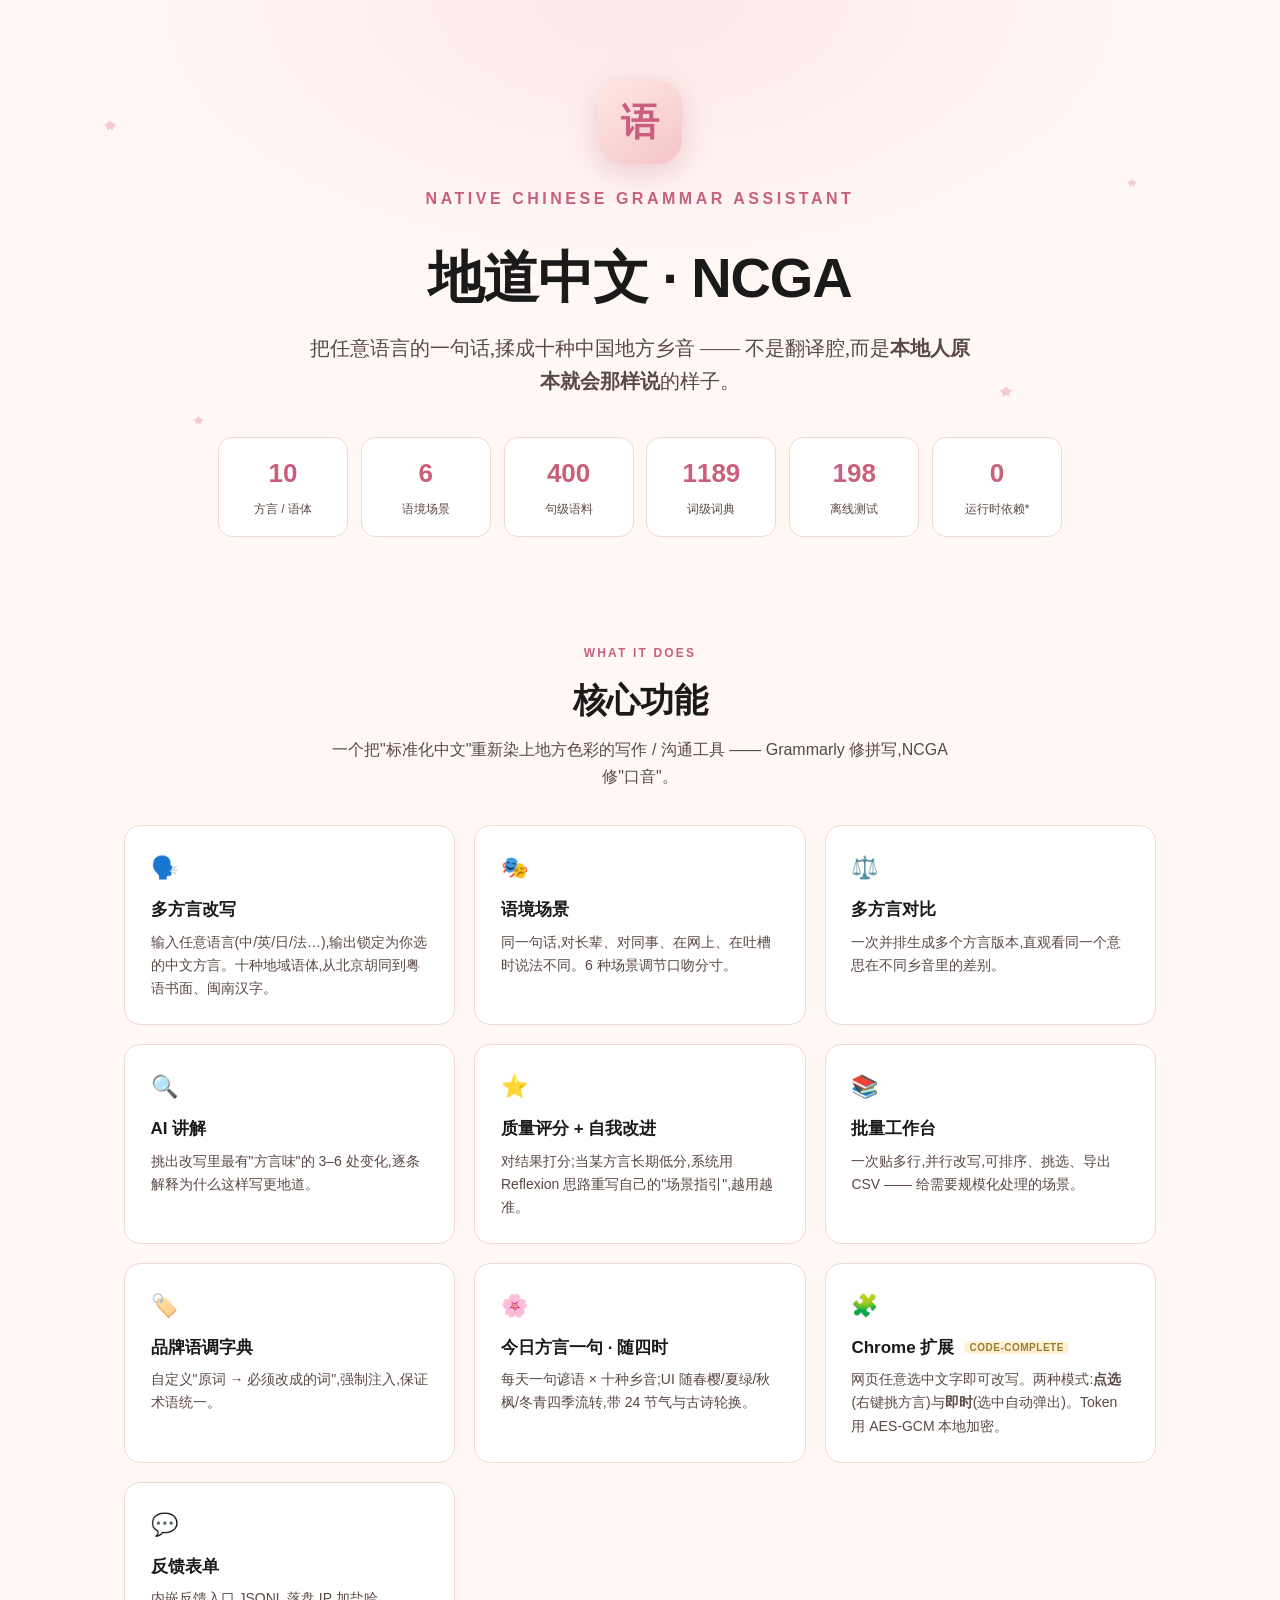
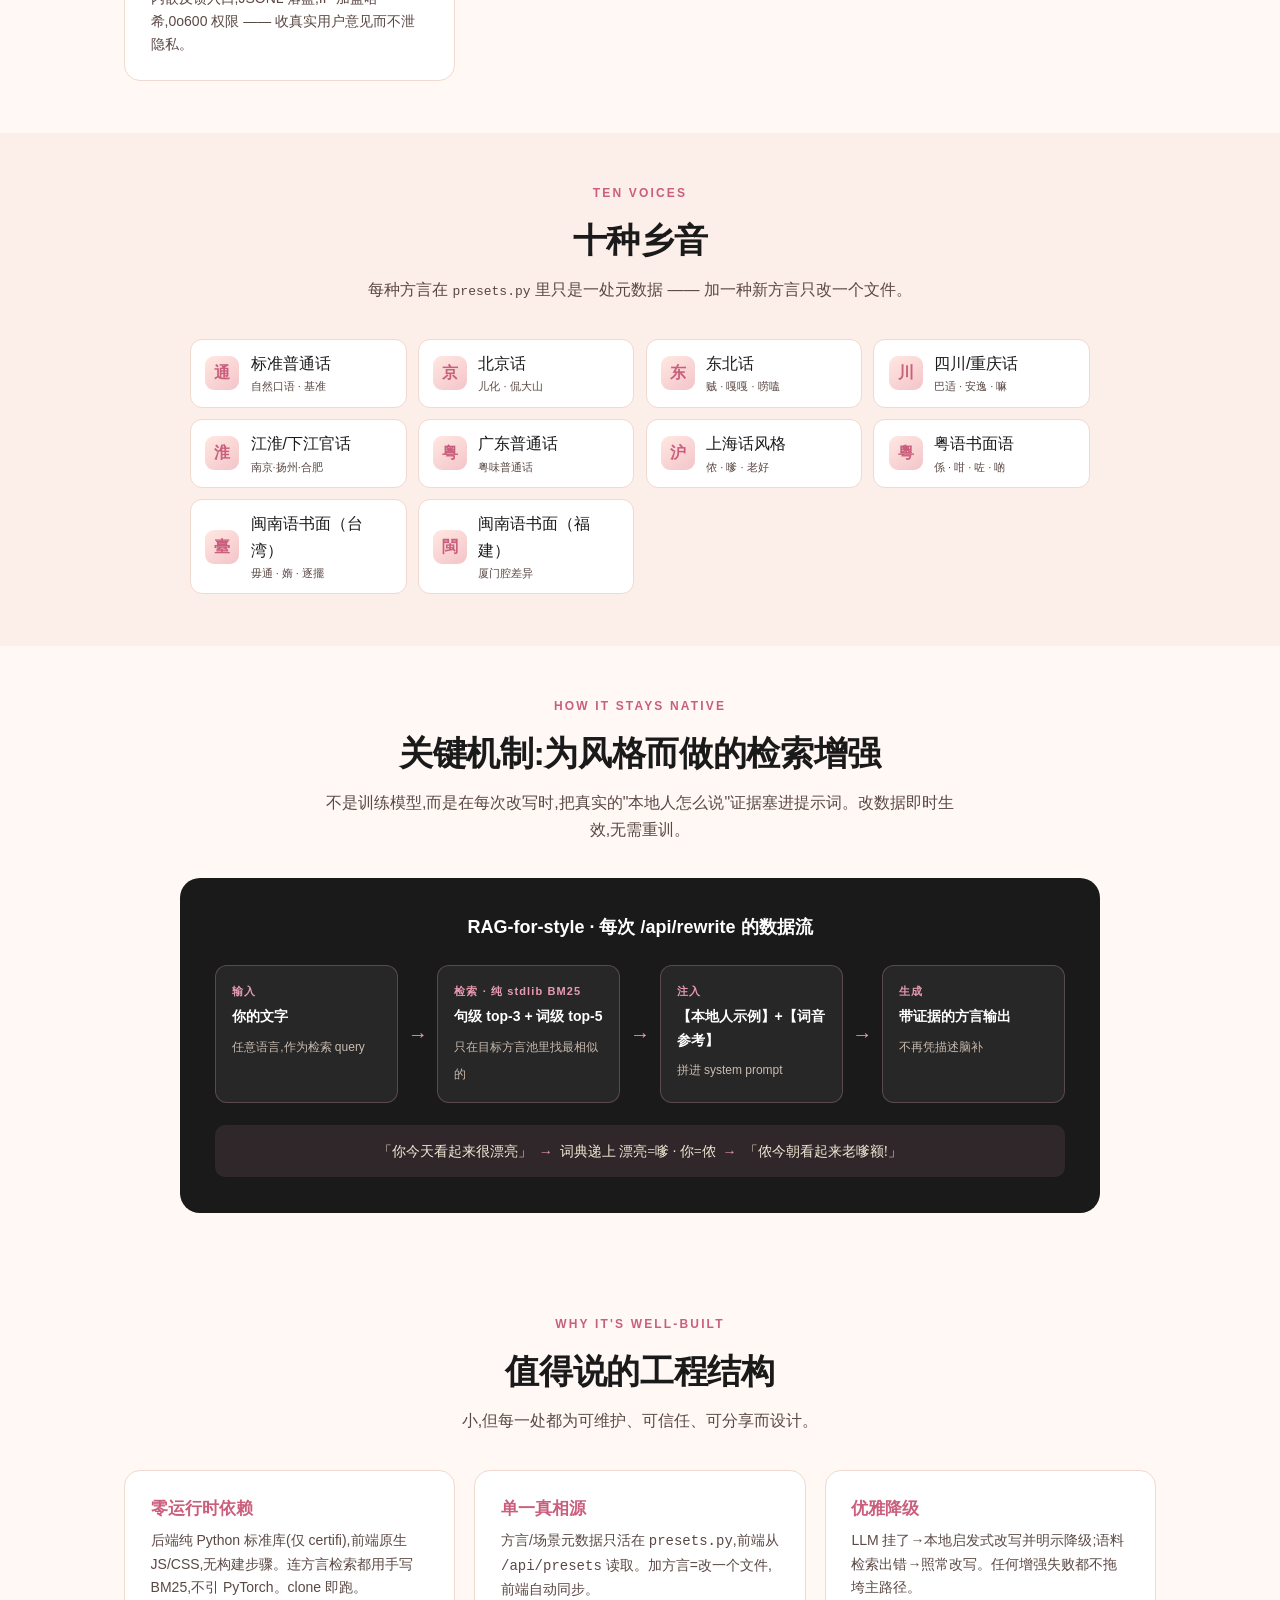
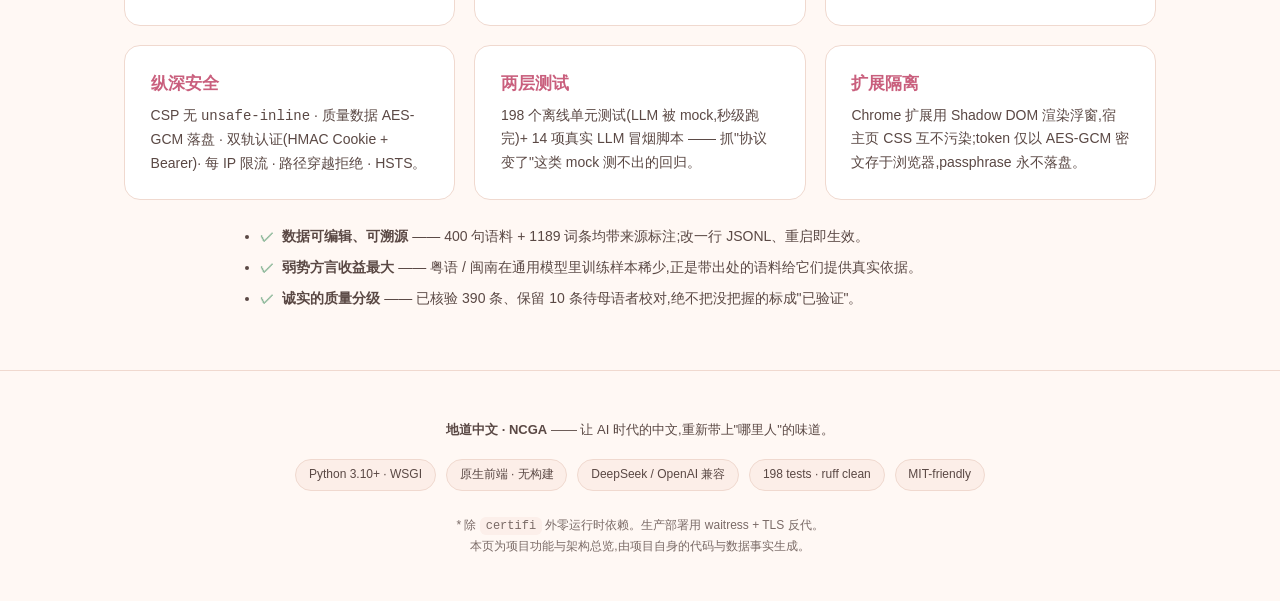
==== docs/showcase.html @ 719ab531 "docs: add self-contained showcase.html — functionalities + architecture overview Single-file HTML (i" ====
<!doctype html>
<html lang="zh-CN">
<head>
<meta charset="utf-8">
<meta name="viewport" content="width=device-width, initial-scale=1">
<title>地道中文 · NCGA — 功能与架构总览</title>
<style>
  :root{
    --bg:#FFF8F4; --bg-soft:#FCEEE8; --ink:#1A1A1A; --ink-soft:#5A4844;
    --rule:#F0D9CF; --pink:#E89BB0; --pink-deep:#C95F7D; --green:#8FB99B;
    --gold:#C9A85E; --card:#FFFFFF;
    --serif:"Noto Serif SC","Songti SC",serif;
    --sans:"Inter","Noto Sans SC",-apple-system,BlinkMacSystemFont,"PingFang SC",sans-serif;
  }
  *{box-sizing:border-box;margin:0;padding:0}
  html{scroll-behavior:smooth}
  body{background:var(--bg);color:var(--ink);font-family:var(--sans);line-height:1.65;-webkit-font-smoothing:antialiased}
  .wrap{max-width:1080px;margin:0 auto;padding:0 1.5rem}

  /* hero */
  .hero{position:relative;text-align:center;padding:5rem 1.5rem 3.5rem;overflow:hidden;
        background:radial-gradient(ellipse 70% 80% at 50% 0%,rgba(232,155,176,.18),transparent 60%)}
  .hero .seal{display:inline-flex;align-items:center;justify-content:center;width:84px;height:84px;border-radius:24px;
       background:linear-gradient(145deg,#FFE8E2,#F4C4C8);box-shadow:0 8px 28px rgba(201,95,125,.25);margin-bottom:1.4rem;
       font-family:var(--serif);font-size:38px;color:var(--pink-deep);font-weight:700}
  .hero h1{font-size:clamp(34px,6vw,56px);font-weight:800;letter-spacing:-.02em;margin-bottom:.5rem}
  .hero .en{font-size:clamp(13px,2vw,16px);text-transform:uppercase;letter-spacing:.22em;color:var(--pink-deep);font-weight:600;margin-bottom:1.2rem}
  .hero .lede{max-width:660px;margin:0 auto;font-size:clamp(16px,2.4vw,20px);color:var(--ink-soft);font-family:var(--serif)}
  .petal{position:absolute;width:16px;height:16px;opacity:.7;
    background:url("data:image/svg+xml;utf8,<svg xmlns='http://www.w3.org/2000/svg' viewBox='0 0 24 24'><path d='M12 2 C14 6 18 8 22 8 C18 10 16 14 16 18 C14 14 10 14 8 18 C8 14 6 10 2 8 C6 8 10 6 12 2 Z' fill='%23F4B3C6'/></svg>") no-repeat center/contain}

  /* stats */
  .stats{display:flex;flex-wrap:wrap;justify-content:center;gap:.8rem;margin:2.4rem auto 0;max-width:860px}
  .stat{background:var(--card);border:1px solid var(--rule);border-radius:14px;padding:.9rem 1.3rem;min-width:130px;text-align:center}
  .stat b{display:block;font-size:26px;font-weight:800;color:var(--pink-deep);font-family:var(--sans)}
  .stat span{font-size:12px;color:var(--ink-soft)}

  section{padding:3.2rem 0}
  .kicker{text-align:center;font-size:12px;letter-spacing:.18em;text-transform:uppercase;color:var(--pink-deep);font-weight:700;margin-bottom:.5rem}
  h2{text-align:center;font-size:clamp(24px,4vw,34px);font-weight:800;letter-spacing:-.01em;margin-bottom:.6rem}
  .sub{text-align:center;color:var(--ink-soft);max-width:640px;margin:0 auto 2.2rem}

  .grid{display:grid;grid-template-columns:repeat(auto-fit,minmax(300px,1fr));gap:1.2rem}
  .card{background:var(--card);border:1px solid var(--rule);border-radius:16px;padding:1.5rem 1.6rem;transition:transform .2s,box-shadow .2s}
  .card:hover{transform:translateY(-3px);box-shadow:0 12px 30px rgba(0,0,0,.06)}
  .card .ic{font-size:22px;margin-bottom:.6rem}
  .card h3{font-size:17px;font-weight:700;margin-bottom:.4rem}
  .card h3 .tag{font-size:10px;font-weight:600;vertical-align:middle;margin-left:.5em;padding:.1em .55em;border-radius:999px;background:var(--bg-soft);color:var(--pink-deep);text-transform:uppercase;letter-spacing:.05em}
  .card h3 .tag.beta{background:#FFF1D6;color:#9A7B2E}
  .card p{font-size:14px;color:var(--ink-soft)}

  /* varieties */
  .varieties{background:var(--bg-soft)}
  .vlist{display:grid;grid-template-columns:repeat(auto-fill,minmax(200px,1fr));gap:.7rem;max-width:900px;margin:0 auto}
  .v{display:flex;align-items:center;gap:.7rem;background:var(--card);border:1px solid var(--rule);border-radius:12px;padding:.7rem .9rem}
  .v .glyph{width:34px;height:34px;flex:none;border-radius:9px;background:linear-gradient(145deg,#FFE8E2,#F4C4C8);display:flex;align-items:center;justify-content:center;font-family:var(--serif);font-weight:700;color:var(--pink-deep)}
  .v small{display:block;color:var(--ink-soft);font-size:11px}

  /* flow */
  .flow{background:var(--ink);color:#F4EAD8;border-radius:20px;padding:2.2rem;max-width:920px;margin:0 auto;font-family:var(--sans)}
  .flow h3{color:#fff;text-align:center;margin-bottom:1.4rem;font-size:18px}
  .pipe{display:flex;flex-wrap:wrap;align-items:stretch;gap:.6rem;justify-content:center}
  .step{flex:1;min-width:150px;background:rgba(255,255,255,.06);border:1px solid rgba(244,179,198,.25);border-radius:12px;padding:1rem}
  .step .n{font-size:11px;color:var(--pink);font-weight:700;letter-spacing:.1em}
  .step b{display:block;margin:.3rem 0;font-size:14px;color:#fff}
  .step span{font-size:12px;color:#C9BBB0}
  .arrow{align-self:center;color:var(--pink);font-size:20px}
  .flow .ex{margin-top:1.4rem;background:rgba(232,155,176,.1);border-radius:10px;padding:.9rem 1.1rem;font-family:var(--serif);font-size:14px;text-align:center}
  .flow .ex .ar{color:var(--pink);margin:0 .5em}

  /* arch */
  .arch .card h3{color:var(--pink-deep)}
  .why{max-width:760px;margin:1.6rem auto 0;font-size:14px;color:var(--ink-soft)}
  .why li{margin:.5rem 0;padding-left:1.4rem;position:relative}
  .why li::before{content:"✓";position:absolute;left:0;color:var(--green);font-weight:700}

  footer{text-align:center;padding:3rem 1.5rem;color:var(--ink-soft);font-size:13px;border-top:1px solid var(--rule)}
  footer code{background:var(--bg-soft);padding:.15em .5em;border-radius:6px;font-size:12px}
  .badge{display:inline-block;margin:.2rem;padding:.3rem .8rem;border-radius:999px;background:var(--bg-soft);border:1px solid var(--rule);font-size:12px;color:var(--ink-soft)}
  @media(max-width:600px){.arrow{display:none}}
</style>
</head>
<body>

<header class="hero">
  <div class="petal" style="left:8%;top:20%"></div>
  <div class="petal" style="left:88%;top:30%;width:12px;height:12px"></div>
  <div class="petal" style="left:78%;top:65%"></div>
  <div class="petal" style="left:15%;top:70%;width:13px;height:13px"></div>
  <div class="seal">语</div>
  <div class="en">Native Chinese Grammar Assistant</div>
  <h1>地道中文 · NCGA</h1>
  <p class="lede">把任意语言的一句话,揉成十种中国地方乡音 —— 不是翻译腔,而是<strong>本地人原本就会那样说</strong>的样子。</p>
  <div class="stats">
    <div class="stat"><b>10</b><span>方言 / 语体</span></div>
    <div class="stat"><b>6</b><span>语境场景</span></div>
    <div class="stat"><b>400</b><span>句级语料</span></div>
    <div class="stat"><b>1189</b><span>词级词典</span></div>
    <div class="stat"><b>198</b><span>离线测试</span></div>
    <div class="stat"><b>0</b><span>运行时依赖*</span></div>
  </div>
</header>

<section>
  <div class="wrap">
    <div class="kicker">What it does</div>
    <h2>核心功能</h2>
    <p class="sub">一个把"标准化中文"重新染上地方色彩的写作 / 沟通工具 —— Grammarly 修拼写,NCGA 修"口音"。</p>
    <div class="grid">
      <div class="card"><div class="ic">🗣️</div><h3>多方言改写</h3><p>输入任意语言(中/英/日/法…),输出锁定为你选的中文方言。十种地域语体,从北京胡同到粤语书面、闽南汉字。</p></div>
      <div class="card"><div class="ic">🎭</div><h3>语境场景</h3><p>同一句话,对长辈、对同事、在网上、在吐槽时说法不同。6 种场景调节口吻分寸。</p></div>
      <div class="card"><div class="ic">⚖️</div><h3>多方言对比</h3><p>一次并排生成多个方言版本,直观看同一个意思在不同乡音里的差别。</p></div>
      <div class="card"><div class="ic">🔍</div><h3>AI 讲解</h3><p>挑出改写里最有"方言味"的 3–6 处变化,逐条解释为什么这样写更地道。</p></div>
      <div class="card"><div class="ic">⭐</div><h3>质量评分 + 自我改进</h3><p>对结果打分;当某方言长期低分,系统用 Reflexion 思路重写自己的"场景指引",越用越准。</p></div>
      <div class="card"><div class="ic">📚</div><h3>批量工作台</h3><p>一次贴多行,并行改写,可排序、挑选、导出 CSV —— 给需要规模化处理的场景。</p></div>
      <div class="card"><div class="ic">🏷️</div><h3>品牌语调字典</h3><p>自定义"原词 → 必须改成的词",强制注入,保证术语统一。</p></div>
      <div class="card"><div class="ic">🌸</div><h3>今日方言一句 · 随四时</h3><p>每天一句谚语 × 十种乡音;UI 随春樱/夏绿/秋枫/冬青四季流转,带 24 节气与古诗轮换。</p></div>
      <div class="card"><div class="ic">🧩</div><h3>Chrome 扩展 <span class="tag beta">code-complete</span></h3><p>网页任意选中文字即可改写。两种模式:<strong>点选</strong>(右键挑方言)与<strong>即时</strong>(选中自动弹出)。Token 用 AES-GCM 本地加密。</p></div>
      <div class="card"><div class="ic">💬</div><h3>反馈表单</h3><p>内嵌反馈入口,JSONL 落盘,IP 加盐哈希,0o600 权限 —— 收真实用户意见而不泄隐私。</p></div>
    </div>
  </div>
</section>

<section class="varieties">
  <div class="wrap">
    <div class="kicker">Ten voices</div>
    <h2>十种乡音</h2>
    <p class="sub">每种方言在 <code>presets.py</code> 里只是一处元数据 —— 加一种新方言只改一个文件。</p>
    <div class="vlist">
      <div class="v"><div class="glyph">通</div><div>标准普通话<small>自然口语 · 基准</small></div></div>
      <div class="v"><div class="glyph">京</div><div>北京话<small>儿化 · 侃大山</small></div></div>
      <div class="v"><div class="glyph">东</div><div>东北话<small>贼 · 嘎嘎 · 唠嗑</small></div></div>
      <div class="v"><div class="glyph">川</div><div>四川/重庆话<small>巴适 · 安逸 · 嘛</small></div></div>
      <div class="v"><div class="glyph">淮</div><div>江淮/下江官话<small>南京·扬州·合肥</small></div></div>
      <div class="v"><div class="glyph">粤</div><div>广东普通话<small>粤味普通话</small></div></div>
      <div class="v"><div class="glyph">沪</div><div>上海话风格<small>侬 · 嗲 · 老好</small></div></div>
      <div class="v"><div class="glyph">粵</div><div>粤语书面语<small>係 · 咁 · 咗 · 啲</small></div></div>
      <div class="v"><div class="glyph">臺</div><div>闽南语书面（台湾）<small>毋通 · 媠 · 逐擺</small></div></div>
      <div class="v"><div class="glyph">閩</div><div>闽南语书面（福建）<small>厦门腔差异</small></div></div>
    </div>
  </div>
</section>

<section>
  <div class="wrap">
    <div class="kicker">How it stays native</div>
    <h2>关键机制:为风格而做的检索增强</h2>
    <p class="sub">不是训练模型,而是在每次改写时,把真实的"本地人怎么说"证据塞进提示词。改数据即时生效,无需重训。</p>
    <div class="flow">
      <h3>RAG-for-style · 每次 /api/rewrite 的数据流</h3>
      <div class="pipe">
        <div class="step"><div class="n">输入</div><b>你的文字</b><span>任意语言,作为检索 query</span></div>
        <div class="arrow">→</div>
        <div class="step"><div class="n">检索 · 纯 stdlib BM25</div><b>句级 top-3 + 词级 top-5</b><span>只在目标方言池里找最相似的</span></div>
        <div class="arrow">→</div>
        <div class="step"><div class="n">注入</div><b>【本地人示例】+【词音参考】</b><span>拼进 system prompt</span></div>
        <div class="arrow">→</div>
        <div class="step"><div class="n">生成</div><b>带证据的方言输出</b><span>不再凭描述脑补</span></div>
      </div>
      <div class="ex">「你今天看起来很漂亮」<span class="ar">→</span>词典递上 漂亮=嗲 · 你=侬<span class="ar">→</span>「侬今朝看起来老嗲额!」</div>
    </div>
  </div>
</section>

<section class="arch">
  <div class="wrap">
    <div class="kicker">Why it's well-built</div>
    <h2>值得说的工程结构</h2>
    <p class="sub">小,但每一处都为可维护、可信任、可分享而设计。</p>
    <div class="grid">
      <div class="card"><h3>零运行时依赖</h3><p>后端纯 Python 标准库(仅 certifi),前端原生 JS/CSS,无构建步骤。连方言检索都用手写 BM25,不引 PyTorch。clone 即跑。</p></div>
      <div class="card"><h3>单一真相源</h3><p>方言/场景元数据只活在 <code>presets.py</code>,前端从 <code>/api/presets</code> 读取。加方言=改一个文件,前端自动同步。</p></div>
      <div class="card"><h3>优雅降级</h3><p>LLM 挂了→本地启发式改写并明示降级;语料检索出错→照常改写。任何增强失败都不拖垮主路径。</p></div>
      <div class="card"><h3>纵深安全</h3><p>CSP 无 <code>unsafe-inline</code> · 质量数据 AES-GCM 落盘 · 双轨认证(HMAC Cookie + Bearer)· 每 IP 限流 · 路径穿越拒绝 · HSTS。</p></div>
      <div class="card"><h3>两层测试</h3><p>198 个离线单元测试(LLM 被 mock,秒级跑完)+ 14 项真实 LLM 冒烟脚本 —— 抓"协议变了"这类 mock 测不出的回归。</p></div>
      <div class="card"><h3>扩展隔离</h3><p>Chrome 扩展用 Shadow DOM 渲染浮窗,宿主页 CSS 互不污染;token 仅以 AES-GCM 密文存于浏览器,passphrase 永不落盘。</p></div>
    </div>
    <ul class="why">
      <li><b>数据可编辑、可溯源</b> —— 400 句语料 + 1189 词条均带来源标注;改一行 JSONL、重启即生效。</li>
      <li><b>弱势方言收益最大</b> —— 粤语 / 闽南在通用模型里训练样本稀少,正是带出处的语料给它们提供真实依据。</li>
      <li><b>诚实的质量分级</b> —— 已核验 390 条、保留 10 条待母语者校对,绝不把没把握的标成"已验证"。</li>
    </ul>
  </div>
</section>

<footer>
  <div class="wrap">
    <p style="margin-bottom:1rem"><strong>地道中文 · NCGA</strong> —— 让 AI 时代的中文,重新带上"哪里人"的味道。</p>
    <span class="badge">Python 3.10+ · WSGI</span>
    <span class="badge">原生前端 · 无构建</span>
    <span class="badge">DeepSeek / OpenAI 兼容</span>
    <span class="badge">198 tests · ruff clean</span>
    <span class="badge">MIT-friendly</span>
    <p style="margin-top:1.4rem;font-size:12px;opacity:.8">* 除 <code>certifi</code> 外零运行时依赖。生产部署用 waitress + TLS 反代。<br>
    本页为项目功能与架构总览,由项目自身的代码与数据事实生成。</p>
  </div>
</footer>

</body>
</html>
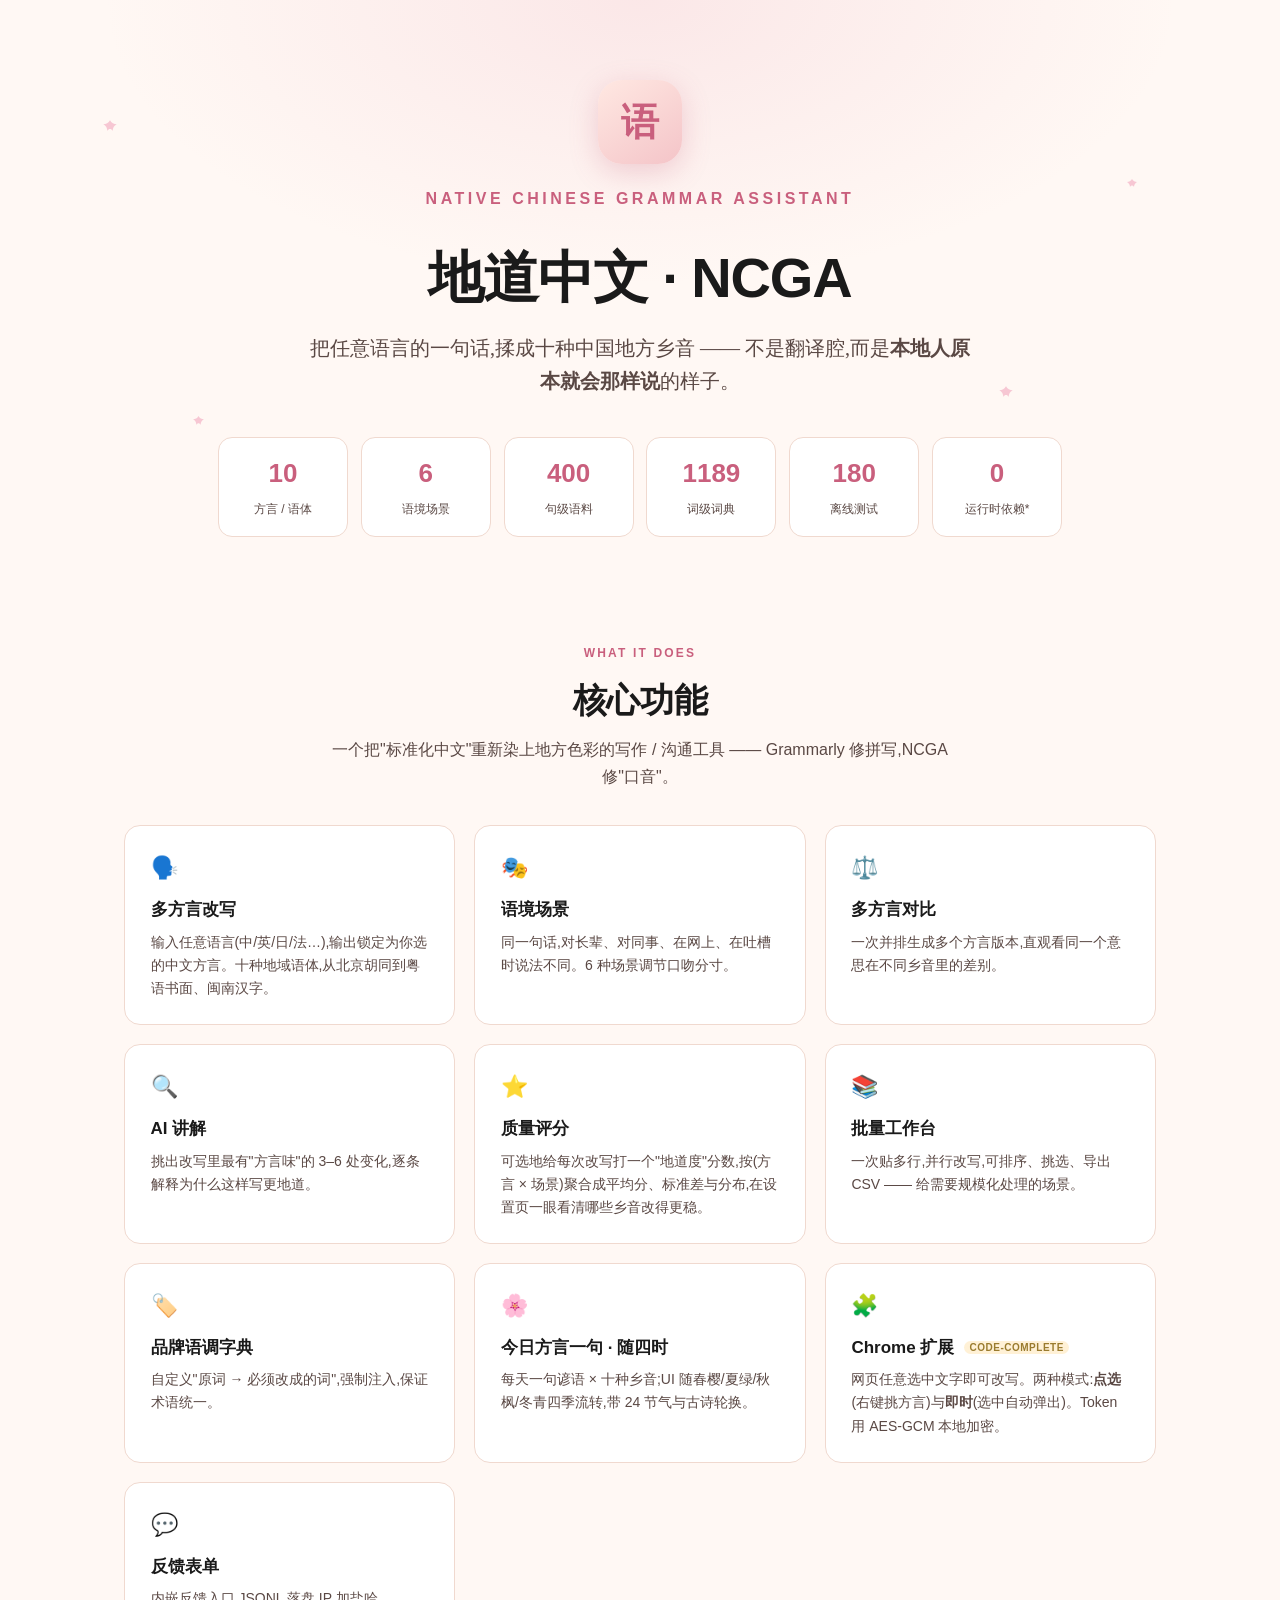
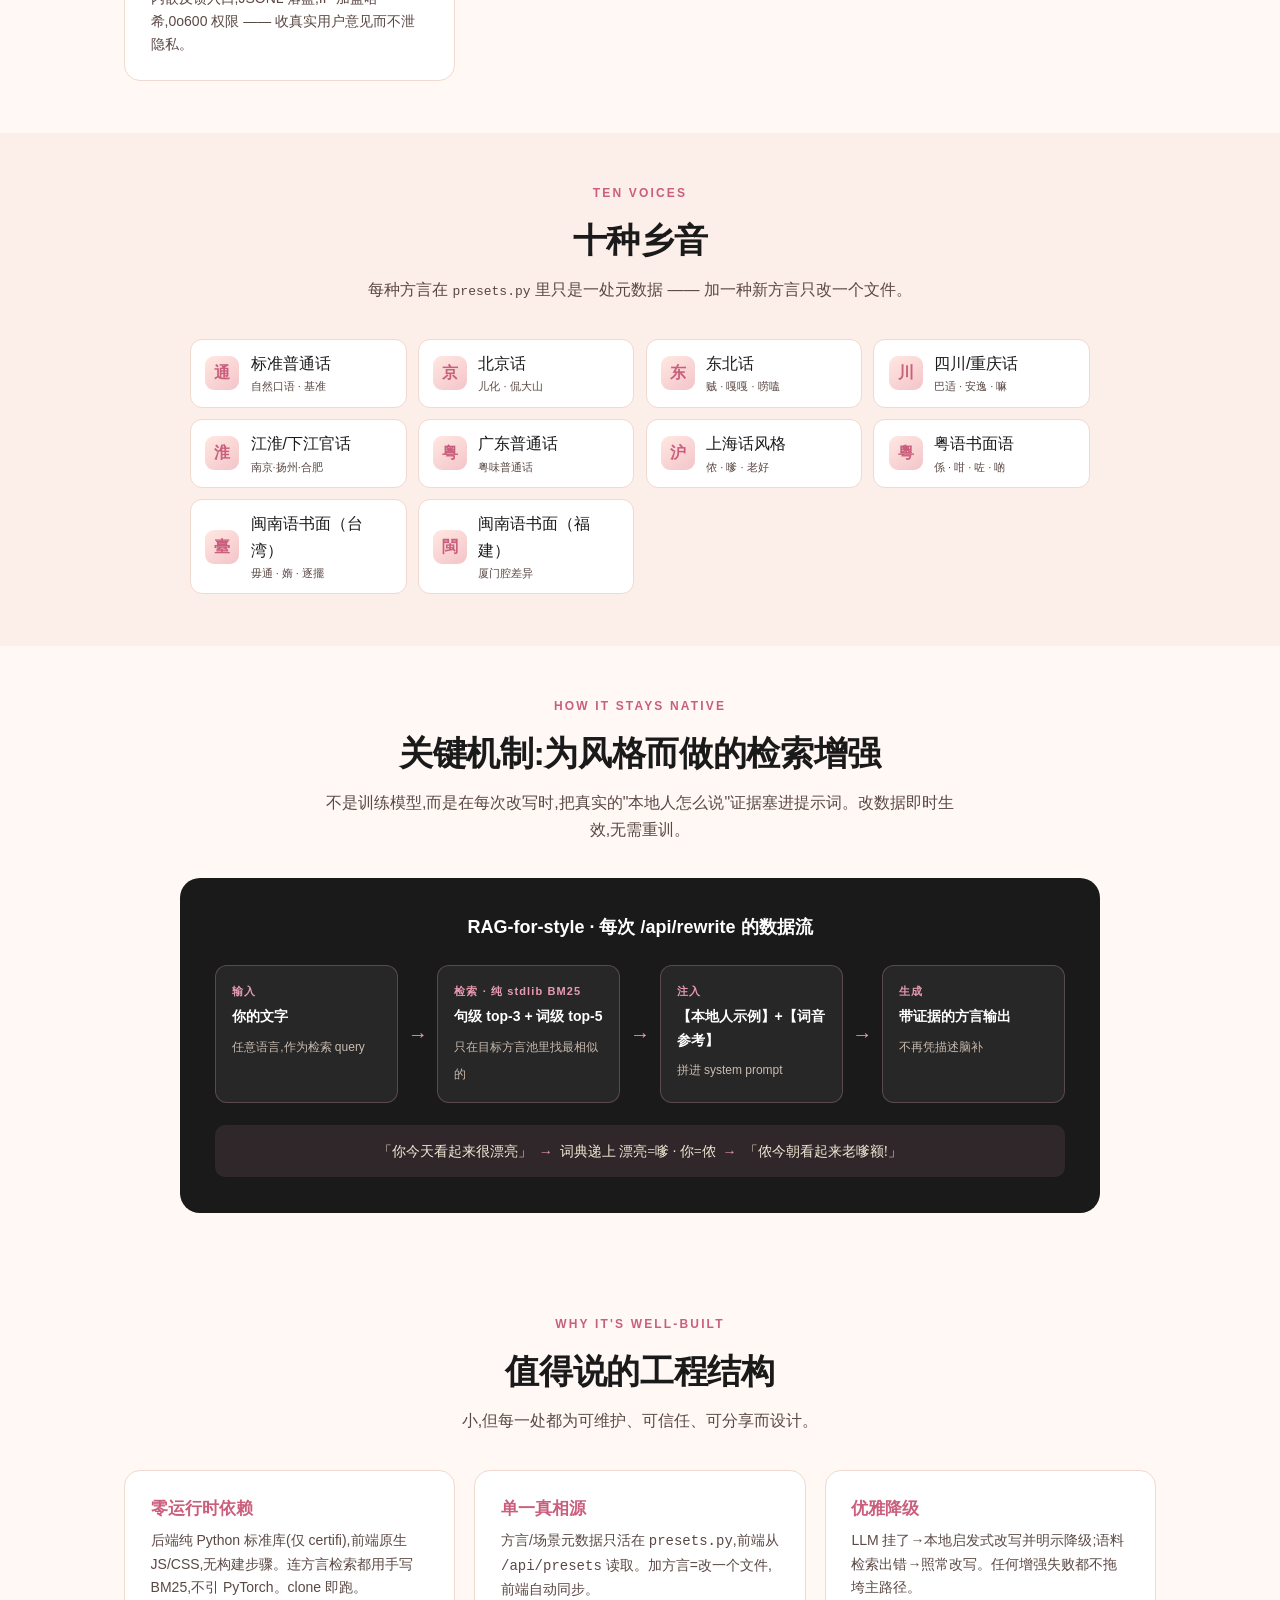
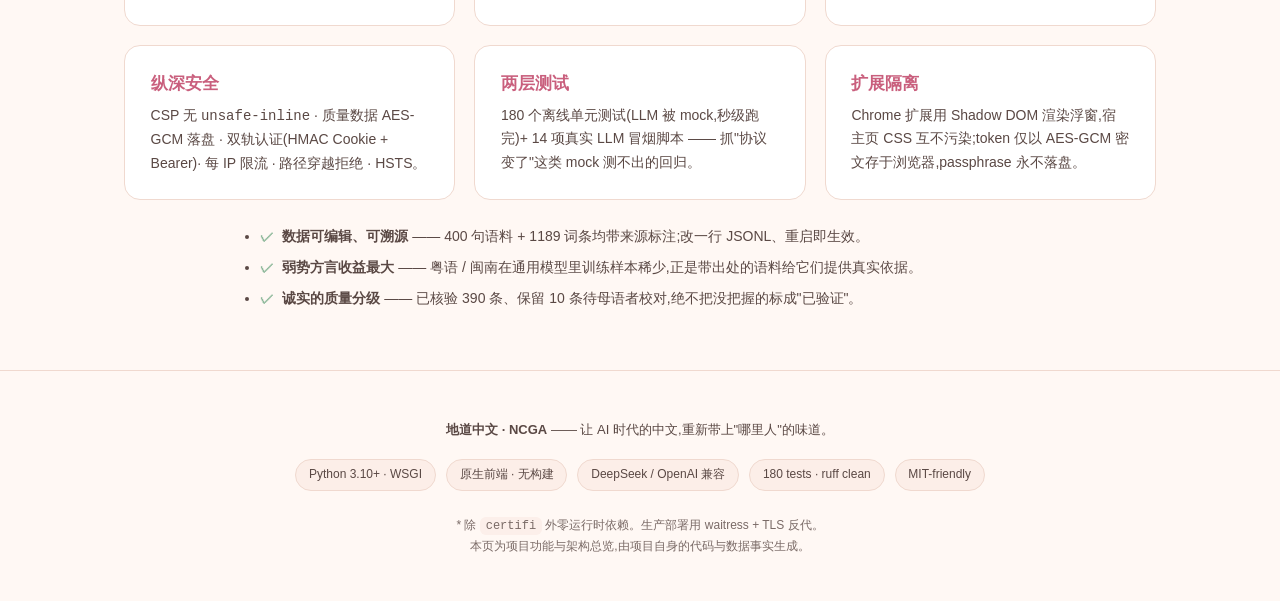
==== commit ea48bb51: "Remove self-improving prompt system (Refiner); keep rate + quality dashboard Drops the Reflexion-sty" ====
--- a/docs/showcase.html
+++ b/docs/showcase.html
@@ -96,7 +96,7 @@
     <div class="stat"><b>6</b><span>语境场景</span></div>
     <div class="stat"><b>400</b><span>句级语料</span></div>
     <div class="stat"><b>1189</b><span>词级词典</span></div>
-    <div class="stat"><b>198</b><span>离线测试</span></div>
+    <div class="stat"><b>180</b><span>离线测试</span></div>
     <div class="stat"><b>0</b><span>运行时依赖*</span></div>
   </div>
 </header>
@@ -111,7 +111,7 @@
       <div class="card"><div class="ic">🎭</div><h3>语境场景</h3><p>同一句话,对长辈、对同事、在网上、在吐槽时说法不同。6 种场景调节口吻分寸。</p></div>
       <div class="card"><div class="ic">⚖️</div><h3>多方言对比</h3><p>一次并排生成多个方言版本,直观看同一个意思在不同乡音里的差别。</p></div>
       <div class="card"><div class="ic">🔍</div><h3>AI 讲解</h3><p>挑出改写里最有"方言味"的 3–6 处变化,逐条解释为什么这样写更地道。</p></div>
-      <div class="card"><div class="ic">⭐</div><h3>质量评分 + 自我改进</h3><p>对结果打分;当某方言长期低分,系统用 Reflexion 思路重写自己的"场景指引",越用越准。</p></div>
+      <div class="card"><div class="ic">⭐</div><h3>质量评分</h3><p>可选地给每次改写打一个"地道度"分数,按(方言 × 场景)聚合成平均分、标准差与分布,在设置页一眼看清哪些乡音改得更稳。</p></div>
       <div class="card"><div class="ic">📚</div><h3>批量工作台</h3><p>一次贴多行,并行改写,可排序、挑选、导出 CSV —— 给需要规模化处理的场景。</p></div>
       <div class="card"><div class="ic">🏷️</div><h3>品牌语调字典</h3><p>自定义"原词 → 必须改成的词",强制注入,保证术语统一。</p></div>
       <div class="card"><div class="ic">🌸</div><h3>今日方言一句 · 随四时</h3><p>每天一句谚语 × 十种乡音;UI 随春樱/夏绿/秋枫/冬青四季流转,带 24 节气与古诗轮换。</p></div>
@@ -172,7 +172,7 @@
       <div class="card"><h3>单一真相源</h3><p>方言/场景元数据只活在 <code>presets.py</code>,前端从 <code>/api/presets</code> 读取。加方言=改一个文件,前端自动同步。</p></div>
       <div class="card"><h3>优雅降级</h3><p>LLM 挂了→本地启发式改写并明示降级;语料检索出错→照常改写。任何增强失败都不拖垮主路径。</p></div>
       <div class="card"><h3>纵深安全</h3><p>CSP 无 <code>unsafe-inline</code> · 质量数据 AES-GCM 落盘 · 双轨认证(HMAC Cookie + Bearer)· 每 IP 限流 · 路径穿越拒绝 · HSTS。</p></div>
-      <div class="card"><h3>两层测试</h3><p>198 个离线单元测试(LLM 被 mock,秒级跑完)+ 14 项真实 LLM 冒烟脚本 —— 抓"协议变了"这类 mock 测不出的回归。</p></div>
+      <div class="card"><h3>两层测试</h3><p>180 个离线单元测试(LLM 被 mock,秒级跑完)+ 14 项真实 LLM 冒烟脚本 —— 抓"协议变了"这类 mock 测不出的回归。</p></div>
       <div class="card"><h3>扩展隔离</h3><p>Chrome 扩展用 Shadow DOM 渲染浮窗,宿主页 CSS 互不污染;token 仅以 AES-GCM 密文存于浏览器,passphrase 永不落盘。</p></div>
     </div>
     <ul class="why">
@@ -189,7 +189,7 @@
     <span class="badge">Python 3.10+ · WSGI</span>
     <span class="badge">原生前端 · 无构建</span>
     <span class="badge">DeepSeek / OpenAI 兼容</span>
-    <span class="badge">198 tests · ruff clean</span>
+    <span class="badge">180 tests · ruff clean</span>
     <span class="badge">MIT-friendly</span>
     <p style="margin-top:1.4rem;font-size:12px;opacity:.8">* 除 <code>certifi</code> 外零运行时依赖。生产部署用 waitress + TLS 反代。<br>
     本页为项目功能与架构总览,由项目自身的代码与数据事实生成。</p>
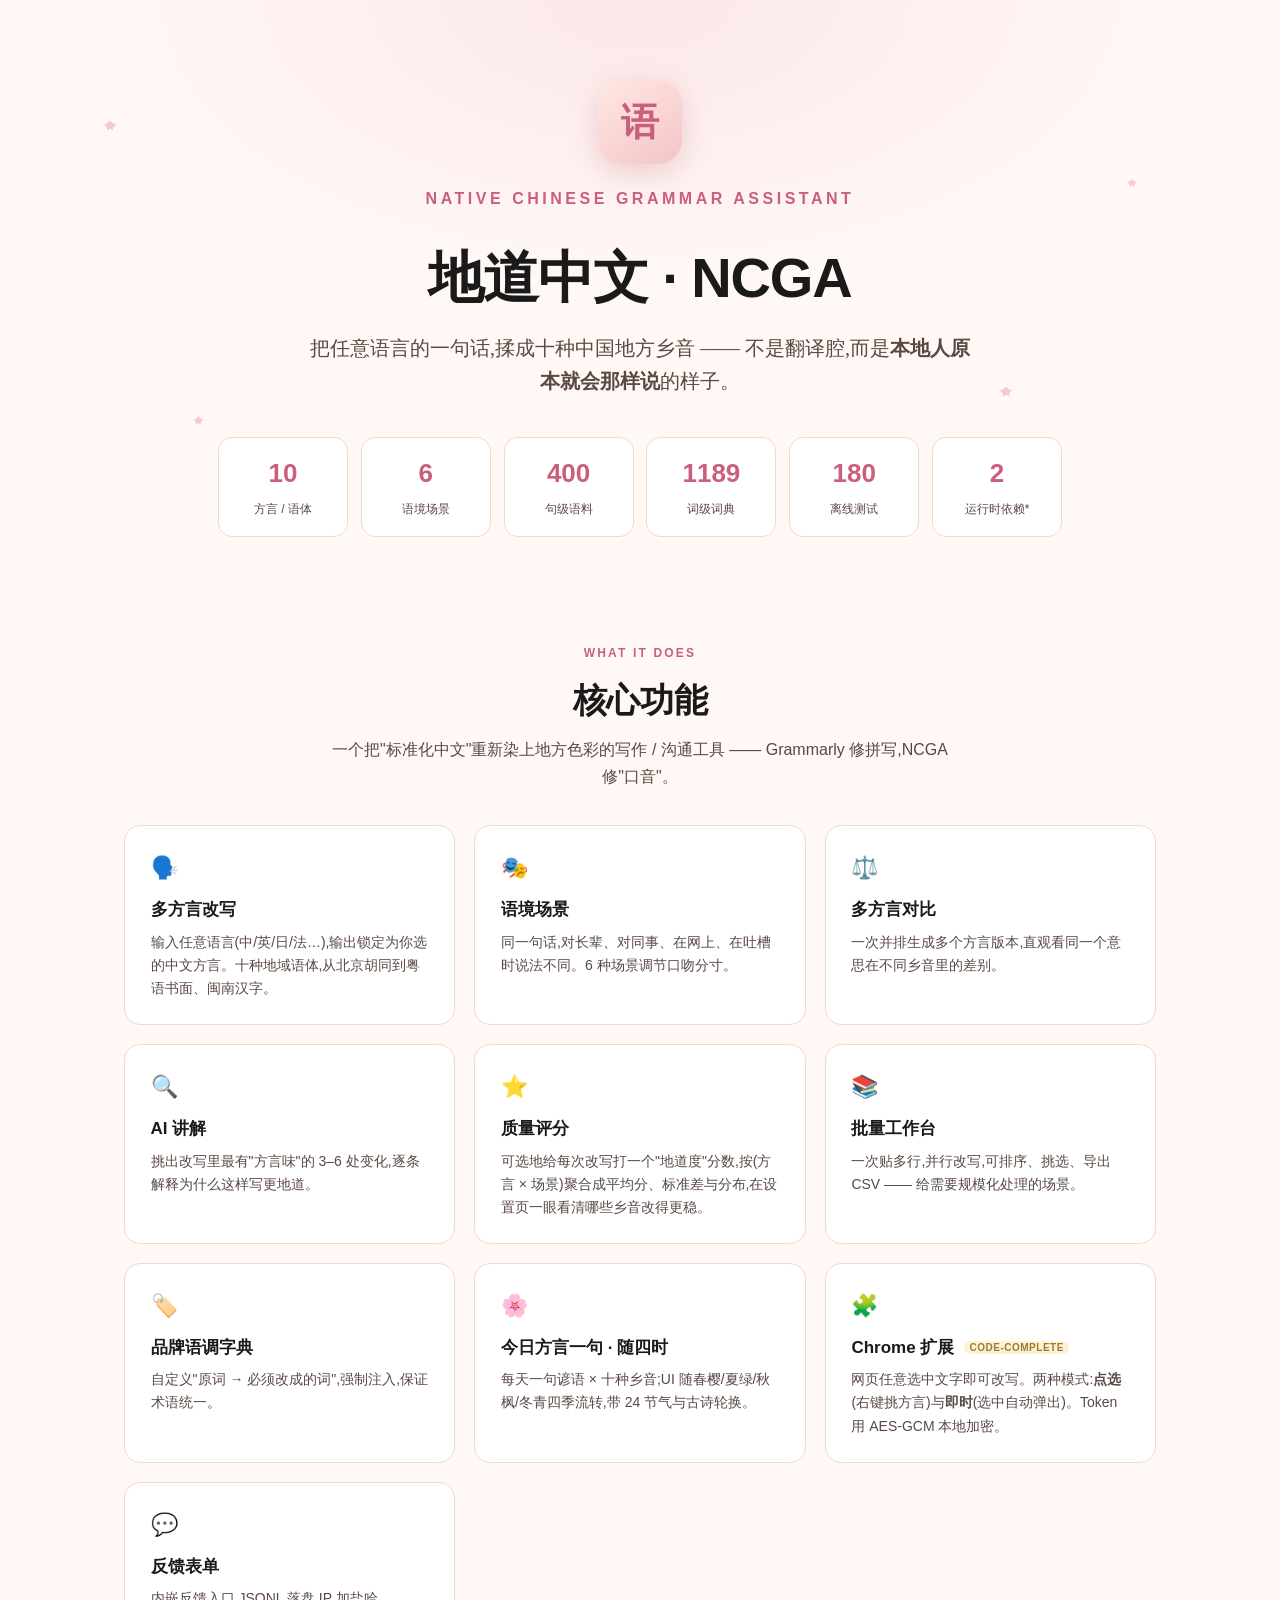
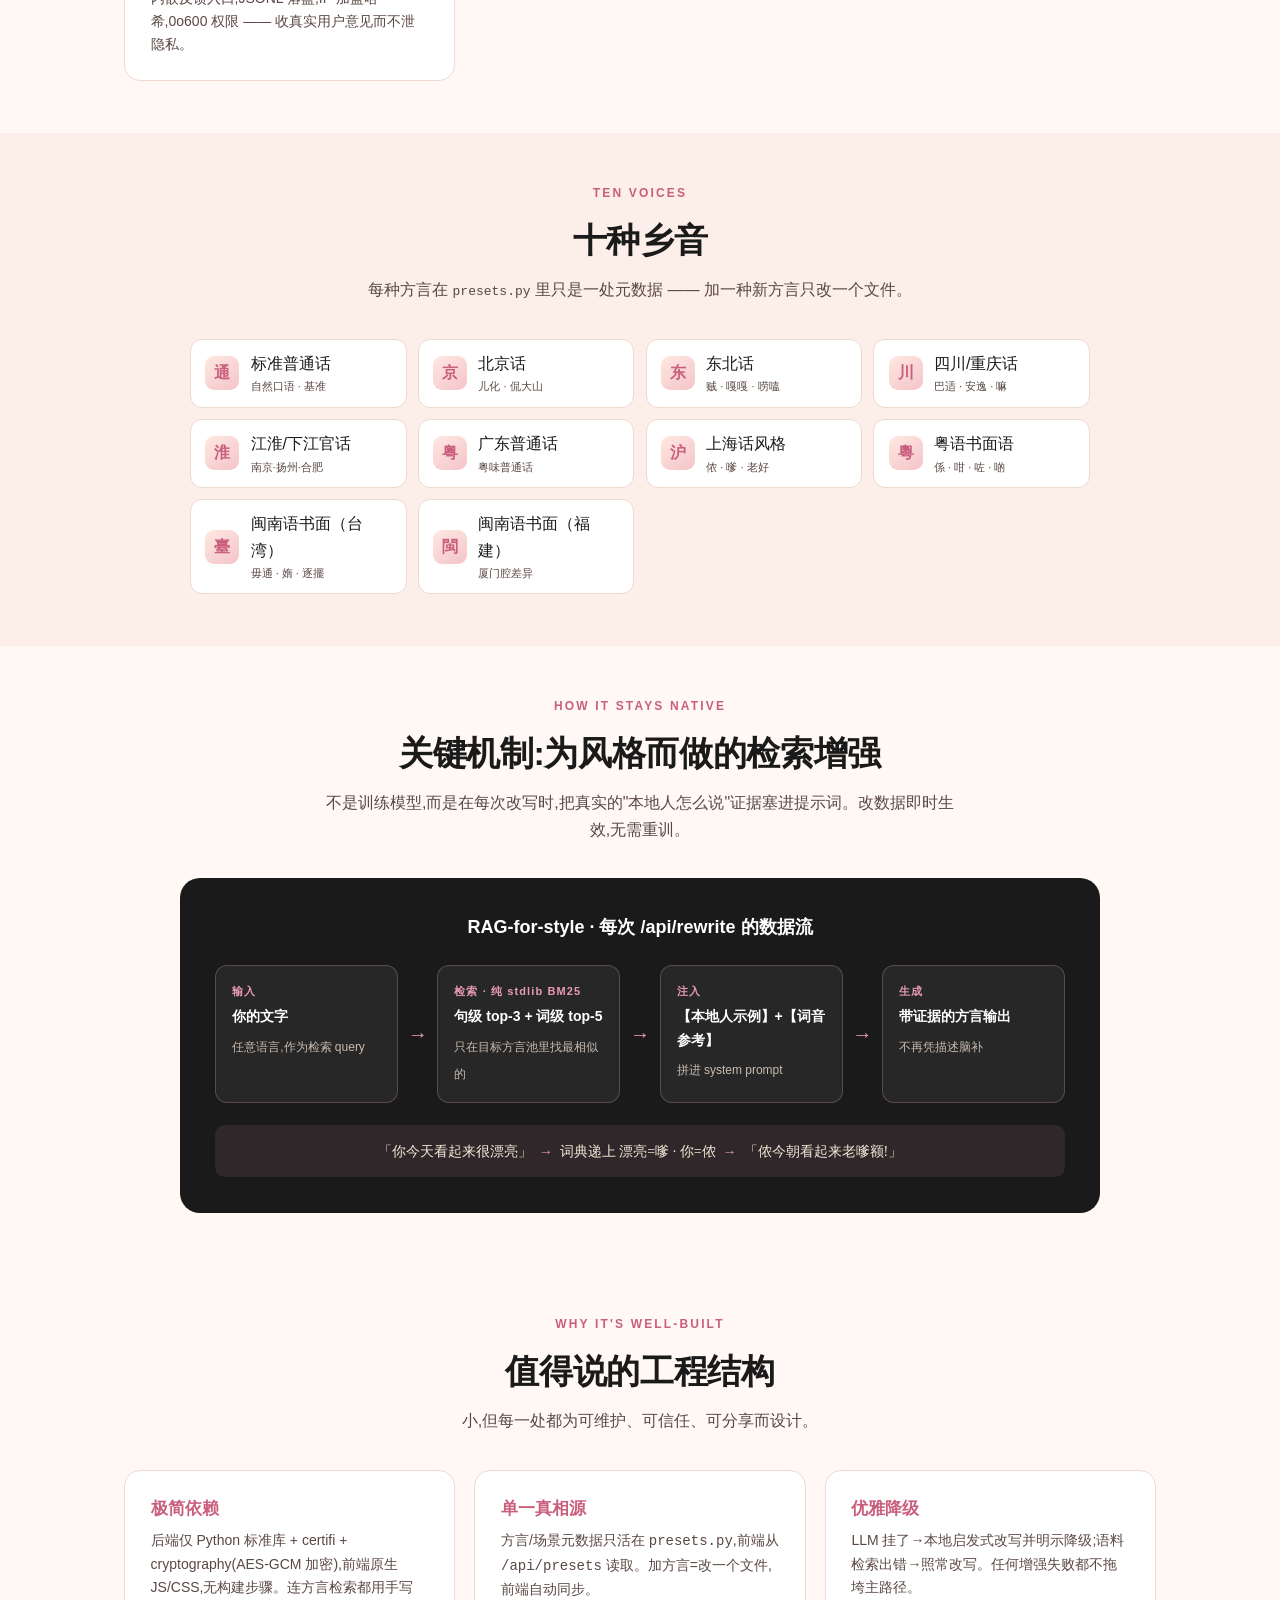
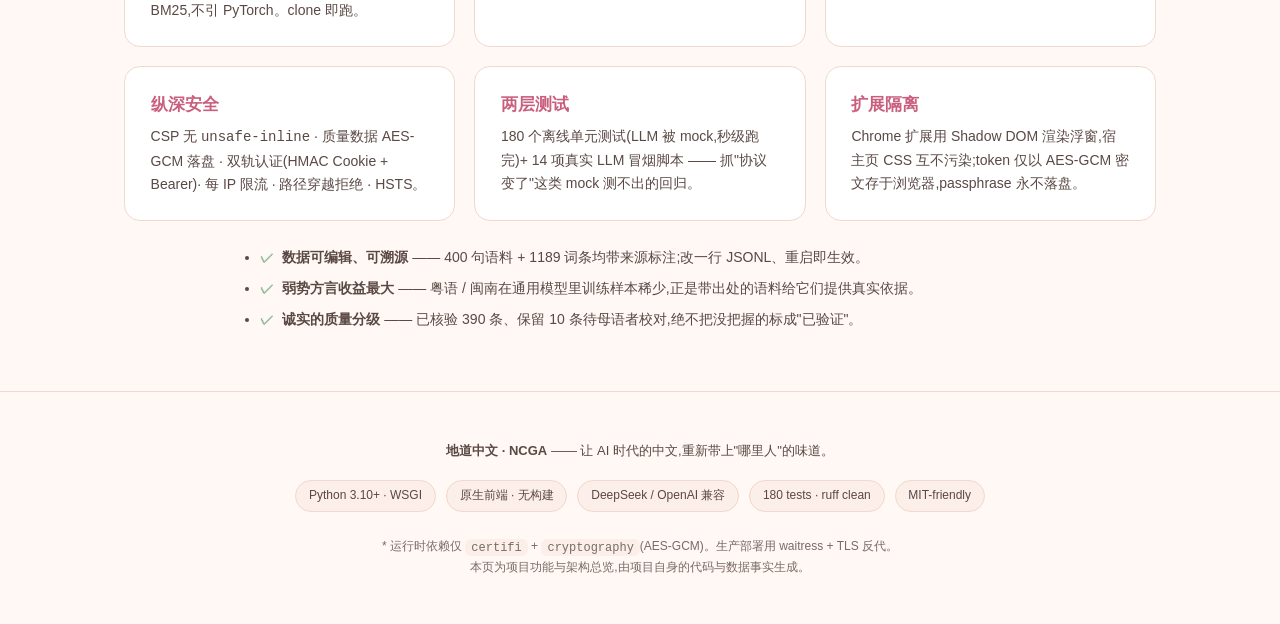
==== commit 387dc0f6: "docs: correct stale claims (deps, corpus stats, dual-track auth, idle-lock, paths) All verified agai" ====
--- a/docs/showcase.html
+++ b/docs/showcase.html
@@ -97,7 +97,7 @@
     <div class="stat"><b>400</b><span>句级语料</span></div>
     <div class="stat"><b>1189</b><span>词级词典</span></div>
     <div class="stat"><b>180</b><span>离线测试</span></div>
-    <div class="stat"><b>0</b><span>运行时依赖*</span></div>
+    <div class="stat"><b>2</b><span>运行时依赖*</span></div>
   </div>
 </header>
 
@@ -168,7 +168,7 @@
     <h2>值得说的工程结构</h2>
     <p class="sub">小,但每一处都为可维护、可信任、可分享而设计。</p>
     <div class="grid">
-      <div class="card"><h3>零运行时依赖</h3><p>后端纯 Python 标准库(仅 certifi),前端原生 JS/CSS,无构建步骤。连方言检索都用手写 BM25,不引 PyTorch。clone 即跑。</p></div>
+      <div class="card"><h3>极简依赖</h3><p>后端仅 Python 标准库 + certifi + cryptography(AES-GCM 加密),前端原生 JS/CSS,无构建步骤。连方言检索都用手写 BM25,不引 PyTorch。clone 即跑。</p></div>
       <div class="card"><h3>单一真相源</h3><p>方言/场景元数据只活在 <code>presets.py</code>,前端从 <code>/api/presets</code> 读取。加方言=改一个文件,前端自动同步。</p></div>
       <div class="card"><h3>优雅降级</h3><p>LLM 挂了→本地启发式改写并明示降级;语料检索出错→照常改写。任何增强失败都不拖垮主路径。</p></div>
       <div class="card"><h3>纵深安全</h3><p>CSP 无 <code>unsafe-inline</code> · 质量数据 AES-GCM 落盘 · 双轨认证(HMAC Cookie + Bearer)· 每 IP 限流 · 路径穿越拒绝 · HSTS。</p></div>
@@ -191,7 +191,7 @@
     <span class="badge">DeepSeek / OpenAI 兼容</span>
     <span class="badge">180 tests · ruff clean</span>
     <span class="badge">MIT-friendly</span>
-    <p style="margin-top:1.4rem;font-size:12px;opacity:.8">* 除 <code>certifi</code> 外零运行时依赖。生产部署用 waitress + TLS 反代。<br>
+    <p style="margin-top:1.4rem;font-size:12px;opacity:.8">* 运行时依赖仅 <code>certifi</code> + <code>cryptography</code>(AES-GCM)。生产部署用 waitress + TLS 反代。<br>
     本页为项目功能与架构总览,由项目自身的代码与数据事实生成。</p>
   </div>
 </footer>
